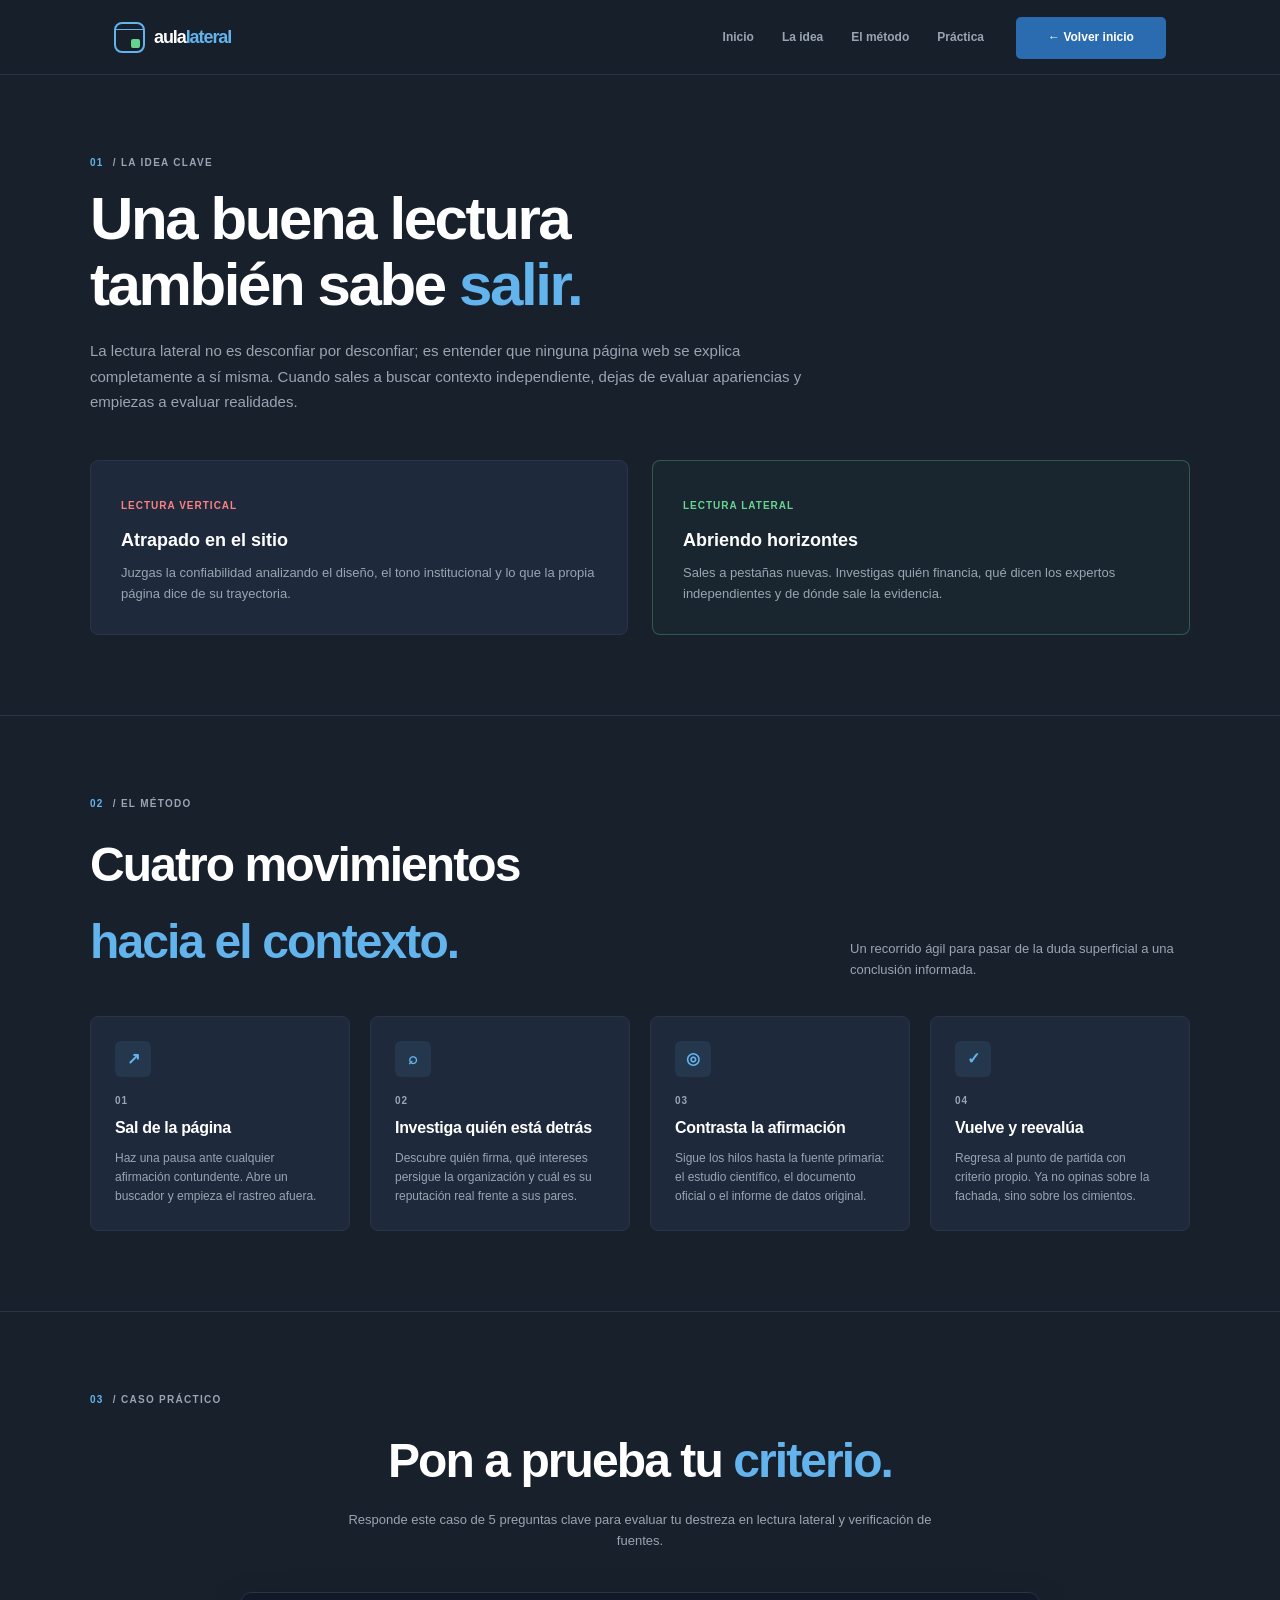
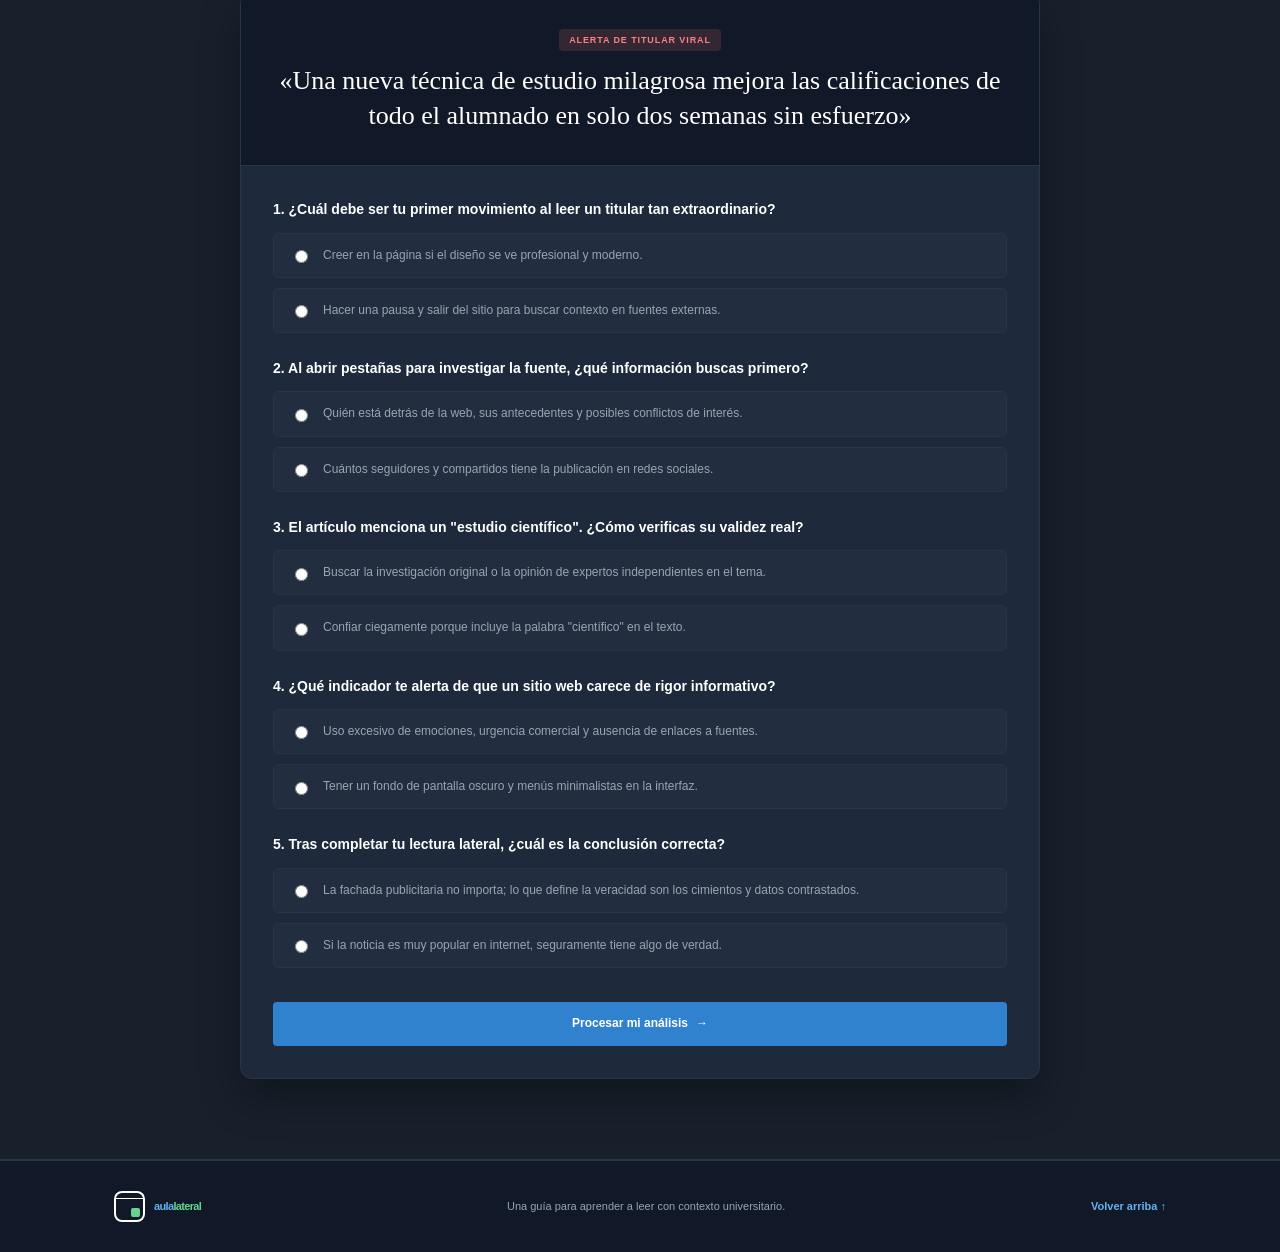
==== tutorial.html @ efbd6f11 "Correccion de boton" ====
<!doctype html>
<html lang="es">
<head>
  <meta charset="utf-8">
  <meta name="viewport" content="width=device-width, initial-scale=1">
  <meta name="theme-color" content="#18202c">
  <meta name="description" content="Tutorial interactivo de lectura lateral y evaluación de fuentes.">
  <title>Tutorial | Aula Lateral</title>
  <link rel="stylesheet" href="styles.css">
</head>
<body>

  <a class="skip-link" href="#contenido">Saltar al contenido</a>

  
<header class="site-header" id="inicio">
    <div class="container header-row">
      <a class="brand" href="index.html" aria-label="Aula Lateral, inicio">
        <span class="brand-mark" aria-hidden="true"><i></i></span>
        <span>aula<strong>lateral</strong></span>
      </a>

      <input class="nav-toggle" type="checkbox" id="nav-toggle" aria-label="Abrir o cerrar menú">
      <label class="menu-button" for="nav-toggle">
        <span class="menu-lines" aria-hidden="true">☰</span>
        <span class="menu-word">Menú</span>
      </label>

      <nav class="main-nav" aria-label="Navegación principal">
        <a href="index.html" class="mobile-only-link">← Volver al inicio</a>
        <a href="index.html">Inicio</a>
        <a href="#idea">La idea</a>
        <a href="#metodo">El método</a>
        <a href="#practica">Práctica</a>
      </nav>

      <a class="nav-cta desktop-only-cta" href="index.html">&larr; Volver inicio</a>
    </div>
  </header>

  <main id="contenido">

    <!-- SECCIÓN 01: LA IDEA CLAVE -->
    <section class="section idea-section" id="idea">
      <div class="container">
        <div class="manifesto-box">
          <p class="section-label"><span>01</span> / LA IDEA CLAVE</p>
          <h2 class="manifesto-title">Una buena lectura<br>también sabe <em>salir.</em></h2>
          <p class="manifesto-lead">
            La lectura lateral no es desconfiar por desconfiar; es entender que ninguna página web se explica completamente a sí misma. 
            Cuando sales a buscar contexto independiente, dejas de evaluar apariencias y empiezas a evaluar realidades.
          </p>
        </div>

        <div class="contrast-split">
          <div class="contrast-col vertical">
            <span class="bad-tag">Lectura Vertical</span>
            <h3>Atrapado en el sitio</h3>
            <p>Juzgas la confiabilidad analizando el diseño, el tono institucional y lo que la propia página dice de su trayectoria.</p>
          </div>
          <div class="contrast-col lateral">
            <span class="good-tag">Lectura Lateral</span>
            <h3>Abriendo horizontes</h3>
            <p>Sales a pestañas nuevas. Investigas quién financia, qué dicen los expertos independientes y de dónde sale la evidencia.</p>
          </div>
        </div>
      </div>
    </section>

    <!-- SECCIÓN 02: EL MÉTODO -->
    <section class="section method-section" id="metodo">
      <div class="container">
        <div class="section-heading-row">
          <div>
            <p class="section-label"><span>02</span> / EL MÉTODO</p>
            <h2>Cuatro movimientos<br><em>hacia el contexto.</em></h2>
          </div>
          <p class="section-sub">Un recorrido ágil para pasar de la duda superficial a una conclusión informada.</p>
        </div>

        <div class="editorial-timeline">
          <div class="timeline-step">
            <div class="step-icon-minimal">↗</div>
            <div class="t-content">
              <span class="t-num">01</span>
              <h3>Sal de la página</h3>
              <p>Haz una pausa ante cualquier afirmación contundente. Abre un buscador y empieza el rastreo afuera.</p>
            </div>
          </div>

          <div class="timeline-step">
            <div class="step-icon-minimal">⌕</div>
            <div class="t-content">
              <span class="t-num">02</span>
              <h3>Investiga quién está detrás</h3>
              <p>Descubre quién firma, qué intereses persigue la organización y cuál es su reputación real frente a sus pares.</p>
            </div>
          </div>

          <div class="timeline-step">
            <div class="step-icon-minimal">◎</div>
            <div class="t-content">
              <span class="t-num">03</span>
              <h3>Contrasta la afirmación</h3>
              <p>Sigue los hilos hasta la fuente primaria: el estudio científico, el documento oficial o el informe de datos original.</p>
            </div>
          </div>

          <div class="timeline-step">
            <div class="step-icon-minimal">✓</div>
            <div class="t-content">
              <span class="t-num">04</span>
              <h3>Vuelve y reevalúa</h3>
              <p>Regresa al punto de partida con criterio propio. Ya no opinas sobre la fachada, sino sobre los cimientos.</p>
            </div>
          </div>
        </div>
      </div>
    </section>

<!-- SECCIÓN 03: PRÁCTICA -->
    <section class="section practice-section" id="practica">
      <div class="container">
        <div class="practice-header-centered">
          <p class="section-label"><span>03</span> / CASO PRÁCTICO</p>
          <h2>Pon a prueba tu <em>criterio.</em></h2>
          <p class="section-sub" style="margin-top: 10px; max-width: 600px; margin-inline: auto;">Responde este caso de 5 preguntas clave para evaluar tu destreza en lectura lateral y verificación de fuentes.</p>
        </div>

        <div class="case-study-card">
          <div class="case-banner">
            <span class="badge-red">ALERTA DE TITULAR VIRAL</span>
            <p class="case-quote">«Una nueva técnica de estudio milagrosa mejora las calificaciones de todo el alumnado en solo dos semanas sin esfuerzo»</p>
          </div>

          <form class="activity-form" id="practice-form">
            
            <!-- Pregunta 1 -->
            <div class="form-step-group">
              <label class="question-title">1. ¿Cuál debe ser tu primer movimiento al leer un titular tan extraordinario?</label>
              <div class="options-row">
                <label class="choice-pill">
                  <input type="radio" name="p1" value="a" required>
                  <span>Creer en la página si el diseño se ve profesional y moderno.</span>
                </label>
                <label class="choice-pill">
                  <input type="radio" name="p1" value="b">
                  <span>Hacer una pausa y salir del sitio para buscar contexto en fuentes externas.</span>
                </label>
              </div>
            </div>

            <!-- Pregunta 2 -->
            <div class="form-step-group">
              <label class="question-title">2. Al abrir pestañas para investigar la fuente, ¿qué información buscas primero?</label>
              <div class="options-row">
                <label class="choice-pill">
                  <input type="radio" name="p2" value="a" required>
                  <span>Quién está detrás de la web, sus antecedentes y posibles conflictos de interés.</span>
                </label>
                <label class="choice-pill">
                  <input type="radio" name="p2" value="b">
                  <span>Cuántos seguidores y compartidos tiene la publicación en redes sociales.</span>
                </label>
              </div>
            </div>

            <!-- Pregunta 3 -->
            <div class="form-step-group">
              <label class="question-title">3. El artículo menciona un "estudio científico". ¿Cómo verificas su validez real?</label>
              <div class="options-row">
                <label class="choice-pill">
                  <input type="radio" name="p3" value="a" required>
                  <span>Buscar la investigación original o la opinión de expertos independientes en el tema.</span>
                </label>
                <label class="choice-pill">
                  <input type="radio" name="p3" value="b">
                  <span>Confiar ciegamente porque incluye la palabra "científico" en el texto.</span>
                </label>
              </div>
            </div>

            <!-- Pregunta 4 -->
            <div class="form-step-group">
              <label class="question-title">4. ¿Qué indicador te alerta de que un sitio web carece de rigor informativo?</label>
              <div class="options-row">
                <label class="choice-pill">
                  <input type="radio" name="p4" value="a" required>
                  <span>Uso excesivo de emociones, urgencia comercial y ausencia de enlaces a fuentes.</span>
                </label>
                <label class="choice-pill">
                  <input type="radio" name="p4" value="b">
                  <span>Tener un fondo de pantalla oscuro y menús minimalistas en la interfaz.</span>
                </label>
              </div>
            </div>

            <!-- Pregunta 5 -->
            <div class="form-step-group">
              <label class="question-title">5. Tras completar tu lectura lateral, ¿cuál es la conclusión correcta?</label>
              <div class="options-row">
                <label class="choice-pill">
                  <input type="radio" name="p5" value="a" required>
                  <span>La fachada publicitaria no importa; lo que define la veracidad son los cimientos y datos contrastados.</span>
                </label>
                <label class="choice-pill">
                  <input type="radio" name="p5" value="b">
                  <span>Si la noticia es muy popular en internet, seguramente tiene algo de verdad.</span>
                </label>
              </div>
            </div>

            <button class="button-blue" type="submit">Procesar mi análisis <span aria-hidden="true">→</span></button>
          </form>

          <div id="result-container" style="display: none; padding: 40px; text-align: center;"></div>
        </div>
      </div>
    </section>

  </main>

  <footer class="site-footer">
    <div class="container footer-row">
      <a class="brand footer-brand" href="index.html">
        <span class="brand-mark" aria-hidden="true"><i></i></span>
        <span>aula<strong>lateral</strong></span>
      </a>
      <p>Una guía para aprender a leer con contexto universitario.</p>
      <a href="#">Volver arriba ↑</a>
    </div>
  </footer>

</body>

<script>
  document.getElementById('practice-form').addEventListener('submit', function(e) {
    e.preventDefault();

    // Respuestas correctas
    const correctas = {
      "p1": "b",
      "p2": "a",
      "p3": "a",
      "p4": "a",
      "p5": "a"
    };

    let puntaje = 0;
    let total = Object.keys(correctas).length;

    for (let pregunta in correctas) {
      const selected = document.querySelector(`input[name="${pregunta}"]:checked`);
      if (selected && selected.value === correctas[pregunta]) {
        puntaje++;
      }
    }

    this.style.display = 'none';
    const container = document.getElementById('result-container');
    
    const mensaje = puntaje >= 4
      ? "¡Excelente trabajo! Has demostrado dominar los principios fundamentales de la lectura lateral y el contraste de fuentes."
      : "Buen intento. Te sugerimos revisar las secciones anteriores del tutorial para afianzar tus criterios de búsqueda externa.";

    container.innerHTML = `
      <p style="color: var(--accent-green); font-size: 11px; font-weight: 800; letter-spacing: .13em; text-transform: uppercase; margin-bottom: 10px;">EVALUACIÓN COMPLETADA</p>
      <h3 style="color: #fff; font-size: 28px; margin-bottom: 15px; letter-spacing: -.03em;">Tu puntaje: ${puntaje} de ${total}</h3>
      <p style="color: var(--text-secondary); font-size: 14px; line-height: 1.6; margin-bottom: 30px;">${mensaje}</p>
      <button type="button" class="button-blue" id="reset-quiz" style="width: 100%; cursor: pointer;">Intentar de nuevo</button>
    `;
    container.style.display = 'block';
  });

  document.addEventListener('click', function(e) {
    if (e && e.target && e.target.id === 'reset-quiz') {
      const form = document.getElementById('practice-form');
      form.reset();
      form.style.display = 'block';
      document.getElementById('result-container').style.display = 'none';
    }
  });
</script>

</html>
---- styles.css ----
:root {
  --bg-main: #18202c;
  --bg-card: #1e293b;
  --text-primary: #f1f3f5;
  --text-secondary: #9aa4b2;
  --accent: #63b3ed;
  --accent-green: #68d391;
  --line: #2a3447;
}

* { 
  box-sizing: border-box; 
}

html { 
  scroll-behavior: smooth; 
  scroll-padding-top: 90px; 
}

body { 
  margin: 0; 
  min-width: 320px; 
  color: var(--text-primary); 
  background: var(--bg-main); 
  font-family: Arial, Helvetica, sans-serif; 
  line-height: 1.6; 
}

a { 
  color: inherit; 
  text-decoration: none; 
}

button, input, textarea { 
  font: inherit; 
}

button, a, input, textarea, summary { 
  -webkit-tap-highlight-color: transparent; 
}

:focus-visible { 
  outline: 3px solid var(--accent); 
  outline-offset: 3px; 
}

.container { 
  width: min(1100px, calc(100% - 48px)); 
  margin-inline: auto; 
}

.skip-link { 
  position: fixed; 
  z-index: 1000; 
  top: 12px; 
  left: 12px; 
  padding: 10px 14px; 
  color: #fff; 
  background: #000; 
  border-radius: 5px; 
  transform: translateY(-160%); 
}

.skip-link:focus { 
  transform: translateY(0); 
}

/* Barra superior */
.top-strip { 
  min-height: 34px; 
  display: flex; 
  align-items: center; 
  color: #14233f; 
  background: #68d391; 
}

.top-strip-inner { 
  width: min(1100px, calc(100% - 48px)); 
  margin-inline: auto;
  display: flex; 
  align-items: center; 
  justify-content: space-between; 
  gap: 16px; 
  font-size: 10px; 
  font-weight: 800; 
  letter-spacing: .08em; 
}

.top-strip-inner span:last-child { 
  font-weight: 600; 
  letter-spacing: 0; 
}

/* Header y navegación */
.site-header { 
  position: sticky; 
  z-index: 50; 
  top: 0; 
  height: 75px;
  background: rgba(24, 32, 44, 0.95); 
  border-bottom: 1px solid var(--line); 
  backdrop-filter: blur(8px); 
}

.header-row { 
  height: 75px; 
  max-width: 1100px;
  margin-inline: auto;
  display: flex; 
  align-items: center; 
  justify-content: space-between;
  padding-inline: 24px;
}

.brand { 
  display: inline-flex; 
  align-items: center; 
  gap: 9px; 
  font-size: 18px; 
  font-weight: 800; 
  letter-spacing: -.06em; 
  color: #fff;
  white-space: nowrap;
}

.brand strong { 
  color: var(--accent); 
}

.brand-mark { 
  width: 31px; 
  height: 31px; 
  position: relative; 
  display: inline-block; 
  border: 2px solid var(--accent); 
  border-radius: 8px; 
}

.brand-mark::before { 
  position: absolute; 
  top: 5px; 
  left: 0; 
  right: 0; 
  content: ""; 
  border-top: 1px solid var(--accent); 
}

.brand-mark i { 
  position: absolute; 
  right: 3px; 
  bottom: 3px; 
  width: 9px; 
  height: 9px; 
  border-radius: 2px; 
  background: var(--accent-green); 
}

.nav-toggle { 
  position: absolute; 
  width: 1px; 
  height: 1px; 
  opacity: 0; 
}

.menu-button { 
  display: none; 
}

.main-nav { 
  display: flex; 
  align-items: center; 
  gap: 28px; 
  margin-left: auto; 
  margin-right: 32px;
}

.main-nav a { 
  position: relative; 
  padding-block: 9px; 
  color: var(--text-secondary); 
  font-size: 12px; 
  font-weight: 700; 
  white-space: nowrap;
  transition: color 0.2s ease;
}

.main-nav a:hover {
  color: #fff;
}

.main-nav a::after { 
  position: absolute; 
  right: 100%; 
  bottom: 2px; 
  left: 0; 
  height: 2px; 
  content: ""; 
  background: var(--accent); 
  transition: right .2s ease; 
}

.main-nav a:hover::after, 
.main-nav a:focus-visible::after { 
  right: 0; 
}

.nav-cta { 
  width: 150px;
  height: 42px;
  flex: 0 0 150px;
  display: inline-flex; 
  align-items: center; 
  justify-content: center; 
  gap: 6px; 
  padding: 0 12px; 
  color: #fff; 
  background: #2b6cb0; 
  border-radius: 5px; 
  font-size: 12px; 
  font-weight: 750; 
  text-align: center;
  box-sizing: border-box;
  white-space: nowrap;
  transition: background 0.2s ease; 
}

.nav-cta:hover { 
  background: #3182ce; 
}

/* Hero */
.hero { 
  min-height: calc(100vh - 75px); 
  position: relative; 
  display: flex; 
  align-items: center; 
  overflow: hidden; 
  color: #fff; 
  background: var(--bg-main); 
}

.hero-content { 
  position: relative; 
  padding-top: 20px; 
  padding-bottom: 40px; 
}

.eyebrow { 
  display: flex; 
  align-items: center; 
  gap: 9px; 
  color: var(--text-secondary); 
  font-size: 10px; 
  font-weight: 800; 
  letter-spacing: .13em; 
  text-transform: uppercase;
}

.green-dot { 
  width: 8px; 
  height: 8px; 
  display: inline-block; 
  flex: 0 0 auto; 
  border-radius: 50%; 
  background: #68d391; 
  box-shadow: 0 0 0 4px rgba(104, 211, 145, 0.15); 
}

.slash { 
  color: #4a5568; 
}

h1 { 
  margin-top: 0; 
}

.hero h1 { 
  max-width: 790px; 
  margin: 22px 0 18px; 
  color: #fff; 
  font-size: clamp(48px, 6vw, 78px); 
  font-weight: 800; 
  letter-spacing: -.05em; 
  line-height: 1.05; 
}

.hero-lead { 
  max-width: 590px; 
  margin-bottom: 30px; 
  color: var(--text-secondary); 
  font-size: 15px; 
  line-height: 1.7; 
}

.hero-actions { 
  display: flex; 
  flex-wrap: wrap; 
  align-items: center; 
  gap: 14px; 
}

.button { 
  min-height: 45px; 
  display: inline-flex; 
  align-items: center; 
  justify-content: center; 
  gap: 12px; 
  padding: 0 20px; 
  border: 0; 
  border-radius: 5px; 
  font-size: 12px; 
  font-weight: 800; 
  cursor: pointer; 
  transition: transform .18s ease, background .18s ease; 
}

.button:hover { 
  transform: translateY(-2px); 
}

.button-blue { 
  display: inline-flex;
  align-items: center;
  justify-content: center;
  gap: 8px;
  width: 100%;
  min-height: 44px;
  margin-top: 10px;
  padding: 0 18px;
  border: 0;
  border-radius: 4px;
  color: #fff; 
  background: #3182ce; 
  font-size: 12px;
  font-weight: 700;
  cursor: pointer;
  transition: background 0.2s ease;
}

.button-blue:hover { 
  background: #2b6cb0; 
}

/* Secciones generales */
.section { 
  padding-block: 80px; 
  border-bottom: 1px solid var(--line); 
}

.section-label { 
  display: flex; 
  align-items: center; 
  gap: 9px; 
  margin-bottom: 15px; 
  color: var(--text-secondary); 
  font-size: 10px; 
  font-weight: 800; 
  letter-spacing: .13em; 
  text-transform: uppercase;
}

.section-label span { 
  color: var(--accent); 
}

h2, h3, p { 
  margin-top: 0; 
}

/* Sección 1: La idea */
.manifesto-box {
  max-width: 750px;
  margin-bottom: 45px;
}
.manifesto-title {
  font-size: clamp(38px, 5vw, 60px);
  font-weight: 800;
  letter-spacing: -.04em;
  line-height: 1.1;
  color: #fff;
  margin: 15px 0 20px;
}
.manifesto-title em {
  color: var(--accent);
  font-style: normal;
}
.manifesto-lead {
  font-size: 15px;
  color: var(--text-secondary);
  line-height: 1.7;
}

.contrast-split {
  display: grid;
  grid-template-columns: 1fr 1fr;
  gap: 24px;
}
.contrast-col {
  padding: 30px;
  border-radius: 8px;
  border: 1px solid var(--line);
  background: var(--bg-card);
}
.contrast-col.lateral {
  border-color: rgba(104, 211, 145, 0.3);
  background: rgba(104, 211, 145, 0.03);
}
.bad-tag { color: #fc8181; font-size: 10px; font-weight: 800; letter-spacing: .1em; text-transform: uppercase; }
.good-tag { color: var(--accent-green); font-size: 10px; font-weight: 800; letter-spacing: .1em; text-transform: uppercase; }
.contrast-col h3 { color: #fff; font-size: 18px; margin: 10px 0 8px; }
.contrast-col p { color: var(--text-secondary); font-size: 13px; margin: 0; line-height: 1.6; }

/* Sección 2: El método */
.section-heading-row { 
  display: flex; 
  align-items: flex-end; 
  justify-content: space-between; 
  gap: 30px; 
  margin-bottom: 35px; 
}

.section-heading-row h2 { 
  margin: 0; 
  color: #fff;
  font-size: clamp(34px, 4vw, 48px);
  letter-spacing: -.04em;
}

.section-heading-row h2 em { 
  color: var(--accent); 
  font-style: normal; 
}

.section-sub { 
  max-width: 340px; 
  margin: 0; 
  color: var(--text-secondary); 
  font-size: 13px; 
  line-height: 1.6; 
}

.editorial-timeline {
  display: grid;
  grid-template-columns: repeat(4, 1fr);
  gap: 20px;
  margin-top: 30px;
}
.timeline-step {
  padding: 24px;
  border-radius: 8px;
  background: var(--bg-card);
  border: 1px solid var(--line);
  display: flex;
  flex-direction: column;
  justify-content: space-between;
}
.step-icon-minimal {
  width: 36px;
  height: 36px;
  display: grid;
  place-items: center;
  background: rgba(99, 179, 237, 0.1);
  color: var(--accent);
  border-radius: 6px;
  font-size: 16px;
  font-weight: 800;
  margin-bottom: 16px;
}
.t-num {
  font-size: 10px;
  font-weight: 800;
  color: var(--text-secondary);
  letter-spacing: .1em;
  display: block;
  margin-bottom: 6px;
}
.t-content h3 { 
  color: #fff; 
  font-size: 16px; 
  margin: 0 0 8px; 
  letter-spacing: -.02em; 
}
.t-content p { 
  color: var(--text-secondary); 
  font-size: 12px; 
  margin: 0; 
  line-height: 1.6; 
}

/* Sección 3: Práctica */
.practice-header-centered {
  text-align: center;
  margin-bottom: 40px;
}
.practice-header-centered h2 {
  font-size: clamp(32px, 4vw, 48px);
  color: #fff;
  margin: 10px 0 0;
  letter-spacing: -.04em;
}
.practice-header-centered h2 em { color: var(--accent); font-style: normal; }

.case-study-card {
  max-width: 800px;
  margin: 0 auto;
  background: var(--bg-card);
  border: 1px solid var(--line);
  border-radius: 12px;
  overflow: hidden;
  box-shadow: 0 20px 40px rgba(0,0,0,0.3);
}
.case-banner {
  padding: 32px;
  background: #111827;
  border-bottom: 1px solid var(--line);
  text-align: center;
}
.badge-red {
  display: inline-block;
  padding: 4px 10px;
  background: rgba(252, 129, 129, 0.15);
  color: #fc8181;
  border-radius: 4px;
  font-size: 9px;
  font-weight: 800;
  letter-spacing: .1em;
  margin-bottom: 12px;
}
.case-quote {
  font-family: Georgia, serif;
  font-size: clamp(20px, 2.5vw, 26px);
  color: #fff;
  margin: 0;
  line-height: 1.35;
}

.activity-form {
  padding: 32px;
}
.form-step-group {
  margin-bottom: 24px;
}
.question-title {
  display: block;
  color: #fff;
  font-size: 14px;
  font-weight: 700;
  margin-bottom: 12px;
}
.options-row {
  display: grid;
  gap: 10px;
}
.choice-pill {
  display: flex;
  align-items: center;
  gap: 12px;
  padding: 12px 16px;
  background: rgba(255,255,255,0.02);
  border: 1px solid var(--line);
  border-radius: 6px;
  color: var(--text-secondary);
  font-size: 12px;
  cursor: pointer;
  transition: all 0.2s ease;
}
.choice-pill:hover {
  background: rgba(255,255,255,0.05);
  border-color: var(--accent);
  color: #fff;
}
.choice-pill input {
  accent-color: var(--accent);
}

/* Footer */
.site-footer { 
  padding: 30px 0; 
  color: #fff; 
  background: #111827; 
  border-top: 1px solid var(--line); 
}

.footer-row { 
  max-width: 1100px;
  margin-inline: auto;
  padding-inline: 24px;
  display: flex; 
  align-items: center; 
  justify-content: space-between; 
  gap: 20px; 
}

.footer-brand { 
  color: #fff; 
}

.footer-brand strong { 
  color: var(--accent-green); 
}

.footer-brand .brand-mark { 
  border-color: #fff; 
}

.footer-brand .brand-mark::before { 
  border-color: #fff; 
}

.footer-row p { 
  margin: 0; 
  color: var(--text-secondary); 
  font-size: 11px; 
}

.footer-row a { 
  color: var(--accent); 
  font-size: 11px; 
  font-weight: 700; 
}

.footer-row a:hover {
  text-decoration: underline;
}

/* Responsivo y móvil */
.mobile-only-link {
  display: none;
}

@media (max-width: 900px) {
  .contrast-split, .editorial-timeline {
    grid-template-columns: 1fr;
  }
  .section-heading-row { 
    display: block; 
  }
  .section-sub { 
    margin-top: 12px; 
  }
}

@media (max-width: 600px) {
  .desktop-only-cta {
    display: none !important;
  }
  .mobile-only-link {
    display: block;
    color: var(--accent) !important;
    font-weight: 800;
    border-bottom: 1px solid var(--line);
    padding-bottom: 10px;
    margin-bottom: 4px;
  }
  .footer-row { 
    flex-direction: column; 
    text-align: center; 
  }
  .main-nav { 
    display: none; 
    position: absolute; 
    top: 75px; 
    right: 0; 
    left: 0; 
    flex-direction: column; 
    padding: 15px; 
    background: var(--bg-main); 
    border-bottom: 1px solid var(--line); 
  }
  .nav-toggle:checked ~ .main-nav { 
    display: flex; 
  }
  .menu-button { 
    display: inline-flex; 
    align-items: center; 
    gap: 6px; 
    margin-left: auto; 
    color: #fff; 
    font-size: 11px; 
    font-weight: 700; 
    cursor: pointer; 
  }
}
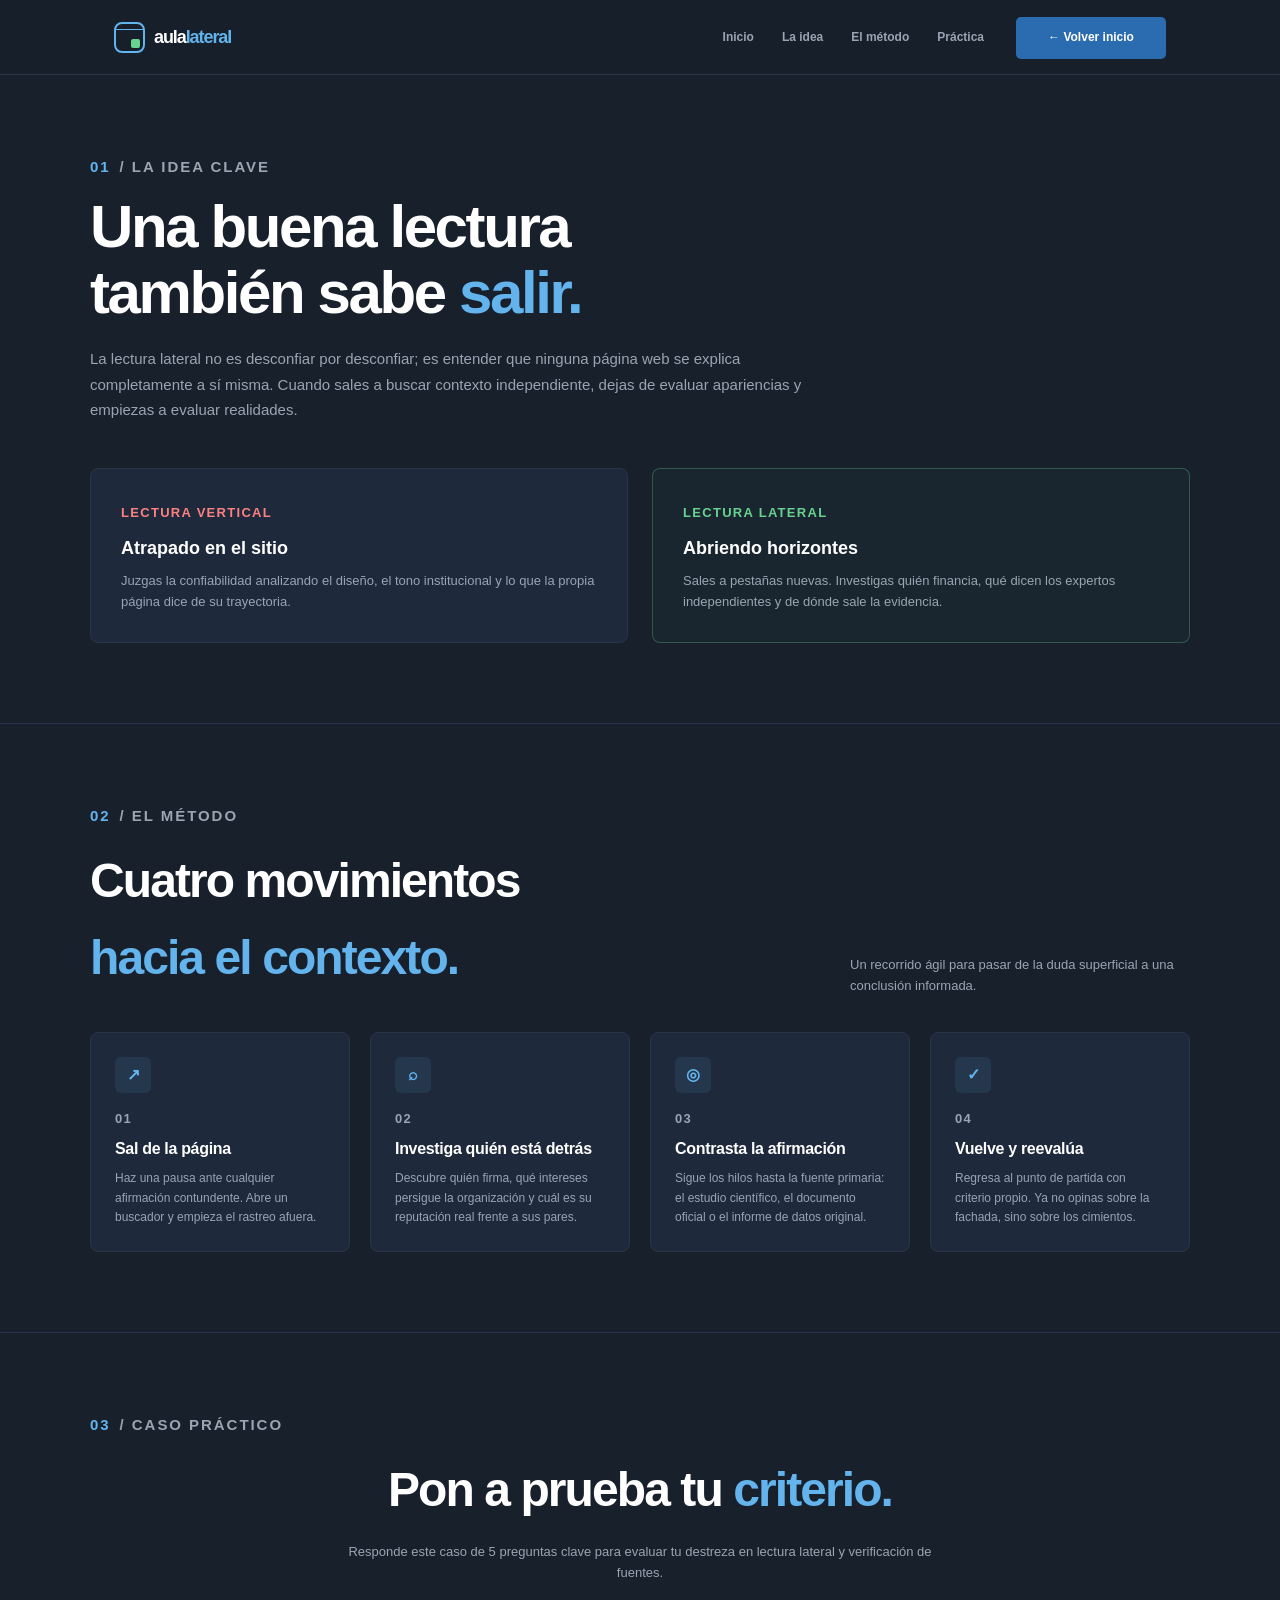
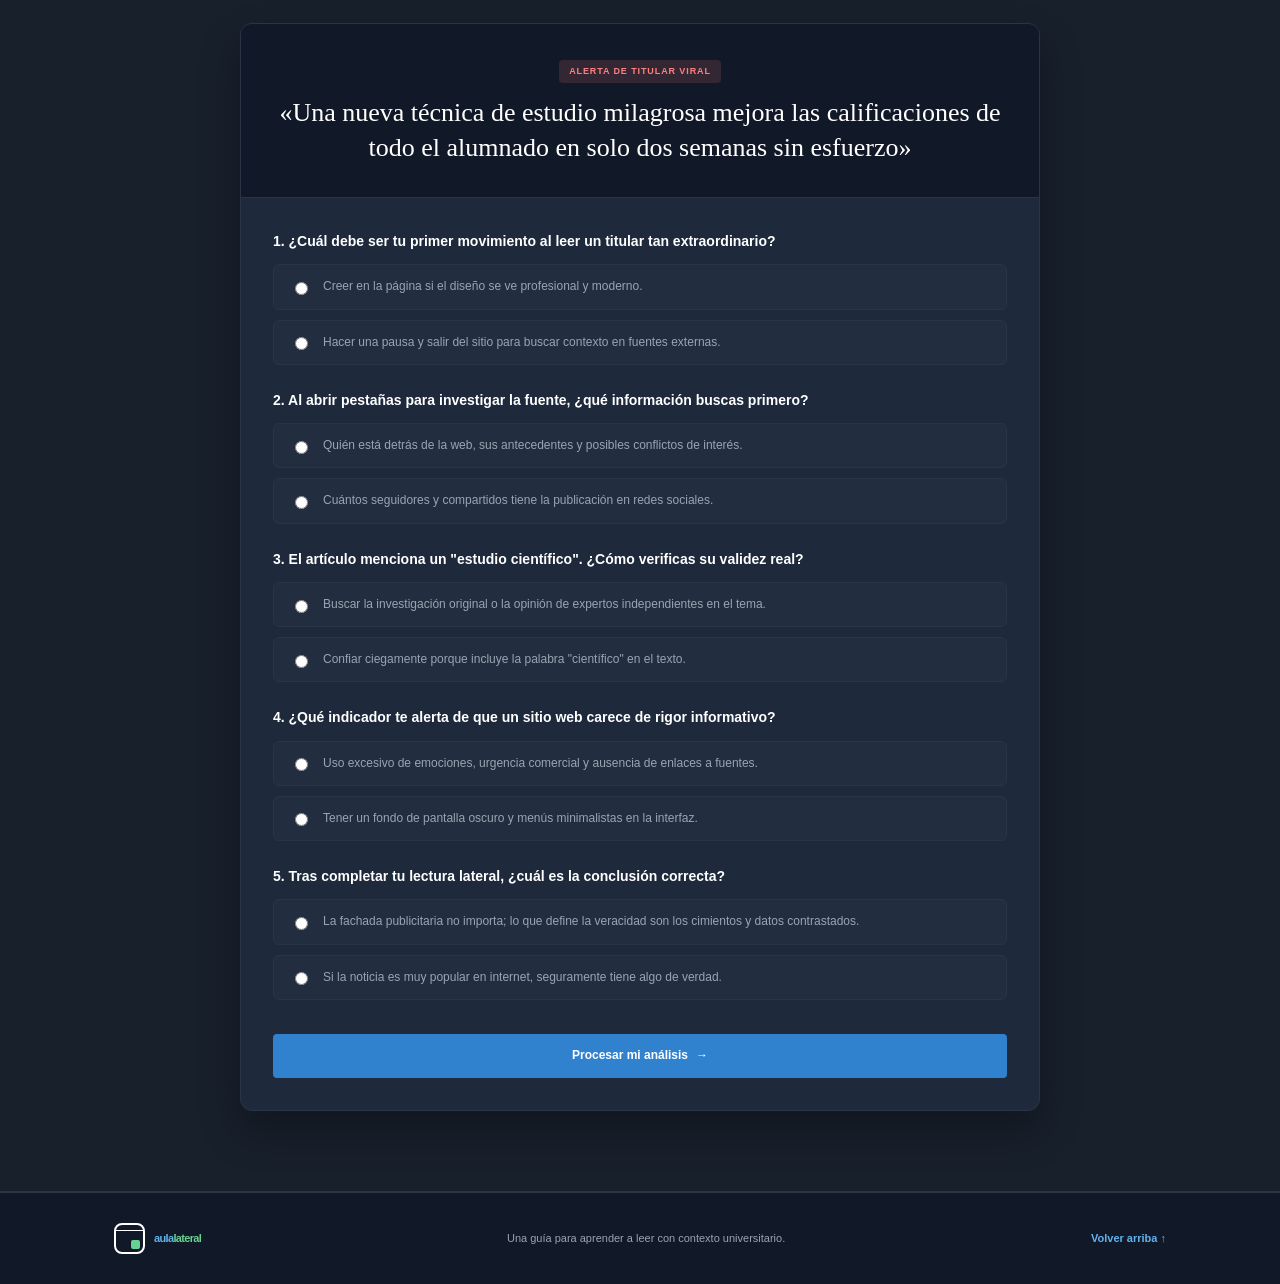
==== commit 35152477: "Adjust margin-top style in tutorial.html" ====
--- a/tutorial.html
+++ b/tutorial.html
@@ -12,8 +12,7 @@
 
   <a class="skip-link" href="#contenido">Saltar al contenido</a>
 
-  
-<header class="site-header" id="inicio">
+  <header class="site-header" id="inicio">
     <div class="container header-row">
       <a class="brand" href="index.html" aria-label="Aula Lateral, inicio">
         <span class="brand-mark" aria-hidden="true"><i></i></span>
@@ -118,13 +117,13 @@
       </div>
     </section>
 
-<!-- SECCIÓN 03: PRÁCTICA -->
+    <!-- SECCIÓN 03: PRÁCTICA -->
     <section class="section practice-section" id="practica">
       <div class="container">
         <div class="practice-header-centered">
           <p class="section-label"><span>03</span> / CASO PRÁCTICO</p>
           <h2>Pon a prueba tu <em>criterio.</em></h2>
-          <p class="section-sub" style="margin-top: 10px; max-width: 600px; margin-inline: auto;">Responde este caso de 5 preguntas clave para evaluar tu destreza en lectura lateral y verificación de fuentes.</p>
+          <p class="section-sub" style="margin-top: 13px; max-width: 600px; margin-inline: auto;">Responde este caso de 5 preguntas clave para evaluar tu destreza en lectura lateral y verificación de fuentes.</p>
         </div>
 
         <div class="case-study-card">
@@ -134,7 +133,6 @@
           </div>
 
           <form class="activity-form" id="practice-form">
-            
             <!-- Pregunta 1 -->
             <div class="form-step-group">
               <label class="question-title">1. ¿Cuál debe ser tu primer movimiento al leer un titular tan extraordinario?</label>
@@ -210,7 +208,7 @@
               </div>
             </div>
 
-            <button class="button-blue" type="submit">Procesar mi análisis <span aria-hidden="true">→</span></button>
+            <button class="button-blue button-full" type="submit">Procesar mi análisis <span aria-hidden="true">→</span></button>
           </form>
 
           <div id="result-container" style="display: none; padding: 40px; text-align: center;"></div>
@@ -231,55 +229,53 @@
     </div>
   </footer>
 
+  <script>
+    document.getElementById('practice-form').addEventListener('submit', function(e) {
+      e.preventDefault();
+
+      const correctas = {
+        "p1": "b",
+        "p2": "a",
+        "p3": "a",
+        "p4": "a",
+        "p5": "a"
+      };
+
+      let puntaje = 0;
+      let total = Object.keys(correctas).length;
+
+      for (let pregunta in correctas) {
+        const selected = document.querySelector(`input[name="${pregunta}"]:checked`);
+        if (selected && selected.value === correctas[pregunta]) {
+          puntaje++;
+        }
+      }
+
+      this.style.display = 'none';
+      const container = document.getElementById('result-container');
+      
+      const mensaje = puntaje >= 4
+        ? "¡Excelente trabajo! Has demostrado dominar los principios fundamentales de la lectura lateral y el contraste de fuentes."
+        : "Buen intento. Te sugerimos revisar las secciones anteriores del tutorial para afianzar tus criterios de búsqueda externa.";
+
+      container.innerHTML = `
+        <p style="color: var(--accent-green); font-size: 11px; font-weight: 800; letter-spacing: .13em; text-transform: uppercase; margin-bottom: 10px;">EVALUACIÓN COMPLETADA</p>
+        <h3 style="color: #fff; font-size: 28px; margin-bottom: 15px; letter-spacing: -.03em;">Tu puntaje: ${puntaje} de ${total}</h3>
+        <p style="color: var(--text-secondary); font-size: 14px; line-height: 1.6; margin-bottom: 30px;">${mensaje}</p>
+        <button type="button" class="button-blue" id="reset-quiz" style="width: 100%; cursor: pointer;">Intentar de nuevo</button>
+      `;
+      container.style.display = 'block';
+    });
+
+    document.addEventListener('click', function(e) {
+      if (e && e.target && e.target.id === 'reset-quiz') {
+        const form = document.getElementById('practice-form');
+        form.reset();
+        form.style.display = 'block';
+        document.getElementById('result-container').style.display = 'none';
+      }
+    });
+  </script>
+
 </body>
-
-<script>
-  document.getElementById('practice-form').addEventListener('submit', function(e) {
-    e.preventDefault();
-
-    // Respuestas correctas
-    const correctas = {
-      "p1": "b",
-      "p2": "a",
-      "p3": "a",
-      "p4": "a",
-      "p5": "a"
-    };
-
-    let puntaje = 0;
-    let total = Object.keys(correctas).length;
-
-    for (let pregunta in correctas) {
-      const selected = document.querySelector(`input[name="${pregunta}"]:checked`);
-      if (selected && selected.value === correctas[pregunta]) {
-        puntaje++;
-      }
-    }
-
-    this.style.display = 'none';
-    const container = document.getElementById('result-container');
-    
-    const mensaje = puntaje >= 4
-      ? "¡Excelente trabajo! Has demostrado dominar los principios fundamentales de la lectura lateral y el contraste de fuentes."
-      : "Buen intento. Te sugerimos revisar las secciones anteriores del tutorial para afianzar tus criterios de búsqueda externa.";
-
-    container.innerHTML = `
-      <p style="color: var(--accent-green); font-size: 11px; font-weight: 800; letter-spacing: .13em; text-transform: uppercase; margin-bottom: 10px;">EVALUACIÓN COMPLETADA</p>
-      <h3 style="color: #fff; font-size: 28px; margin-bottom: 15px; letter-spacing: -.03em;">Tu puntaje: ${puntaje} de ${total}</h3>
-      <p style="color: var(--text-secondary); font-size: 14px; line-height: 1.6; margin-bottom: 30px;">${mensaje}</p>
-      <button type="button" class="button-blue" id="reset-quiz" style="width: 100%; cursor: pointer;">Intentar de nuevo</button>
-    `;
-    container.style.display = 'block';
-  });
-
-  document.addEventListener('click', function(e) {
-    if (e && e.target && e.target.id === 'reset-quiz') {
-      const form = document.getElementById('practice-form');
-      form.reset();
-      form.style.display = 'block';
-      document.getElementById('result-container').style.display = 'none';
-    }
-  });
-</script>
-
-</html>+</html>
--- a/styles.css
+++ b/styles.css
@@ -323,10 +323,8 @@
   align-items: center;
   justify-content: center;
   gap: 8px;
-  width: 100%;
   min-height: 44px;
-  margin-top: 10px;
-  padding: 0 18px;
+  padding: 0 20px;
   border: 0;
   border-radius: 4px;
   color: #fff; 
@@ -335,13 +333,20 @@
   font-weight: 700;
   cursor: pointer;
   transition: background 0.2s ease;
+  width: auto;
 }
 
 .button-blue:hover { 
   background: #2b6cb0; 
 }
 
-/* Secciones generales */
+.button-full {
+  width: 100%;
+  margin-top: 10px;
+}
+
+
+/* Secciones generales del tutorial */
 .section { 
   padding-block: 80px; 
   border-bottom: 1px solid var(--line); 
@@ -353,7 +358,7 @@
   gap: 9px; 
   margin-bottom: 15px; 
   color: var(--text-secondary); 
-  font-size: 10px; 
+  font-size: 15px; 
   font-weight: 800; 
   letter-spacing: .13em; 
   text-transform: uppercase;
@@ -405,8 +410,8 @@
   border-color: rgba(104, 211, 145, 0.3);
   background: rgba(104, 211, 145, 0.03);
 }
-.bad-tag { color: #fc8181; font-size: 10px; font-weight: 800; letter-spacing: .1em; text-transform: uppercase; }
-.good-tag { color: var(--accent-green); font-size: 10px; font-weight: 800; letter-spacing: .1em; text-transform: uppercase; }
+.bad-tag { color: #fc8181; font-size: 13px; font-weight: 800; letter-spacing: .1em; text-transform: uppercase; }
+.good-tag { color: var(--accent-green); font-size: 13px; font-weight: 800; letter-spacing: .1em; text-transform: uppercase; }
 .contrast-col h3 { color: #fff; font-size: 18px; margin: 10px 0 8px; }
 .contrast-col p { color: var(--text-secondary); font-size: 13px; margin: 0; line-height: 1.6; }
 
@@ -467,7 +472,7 @@
   margin-bottom: 16px;
 }
 .t-num {
-  font-size: 10px;
+  font-size: 13px;
   font-weight: 800;
   color: var(--text-secondary);
   letter-spacing: .1em;
@@ -680,4 +685,4 @@
     font-weight: 700; 
     cursor: pointer; 
   }
-}+}
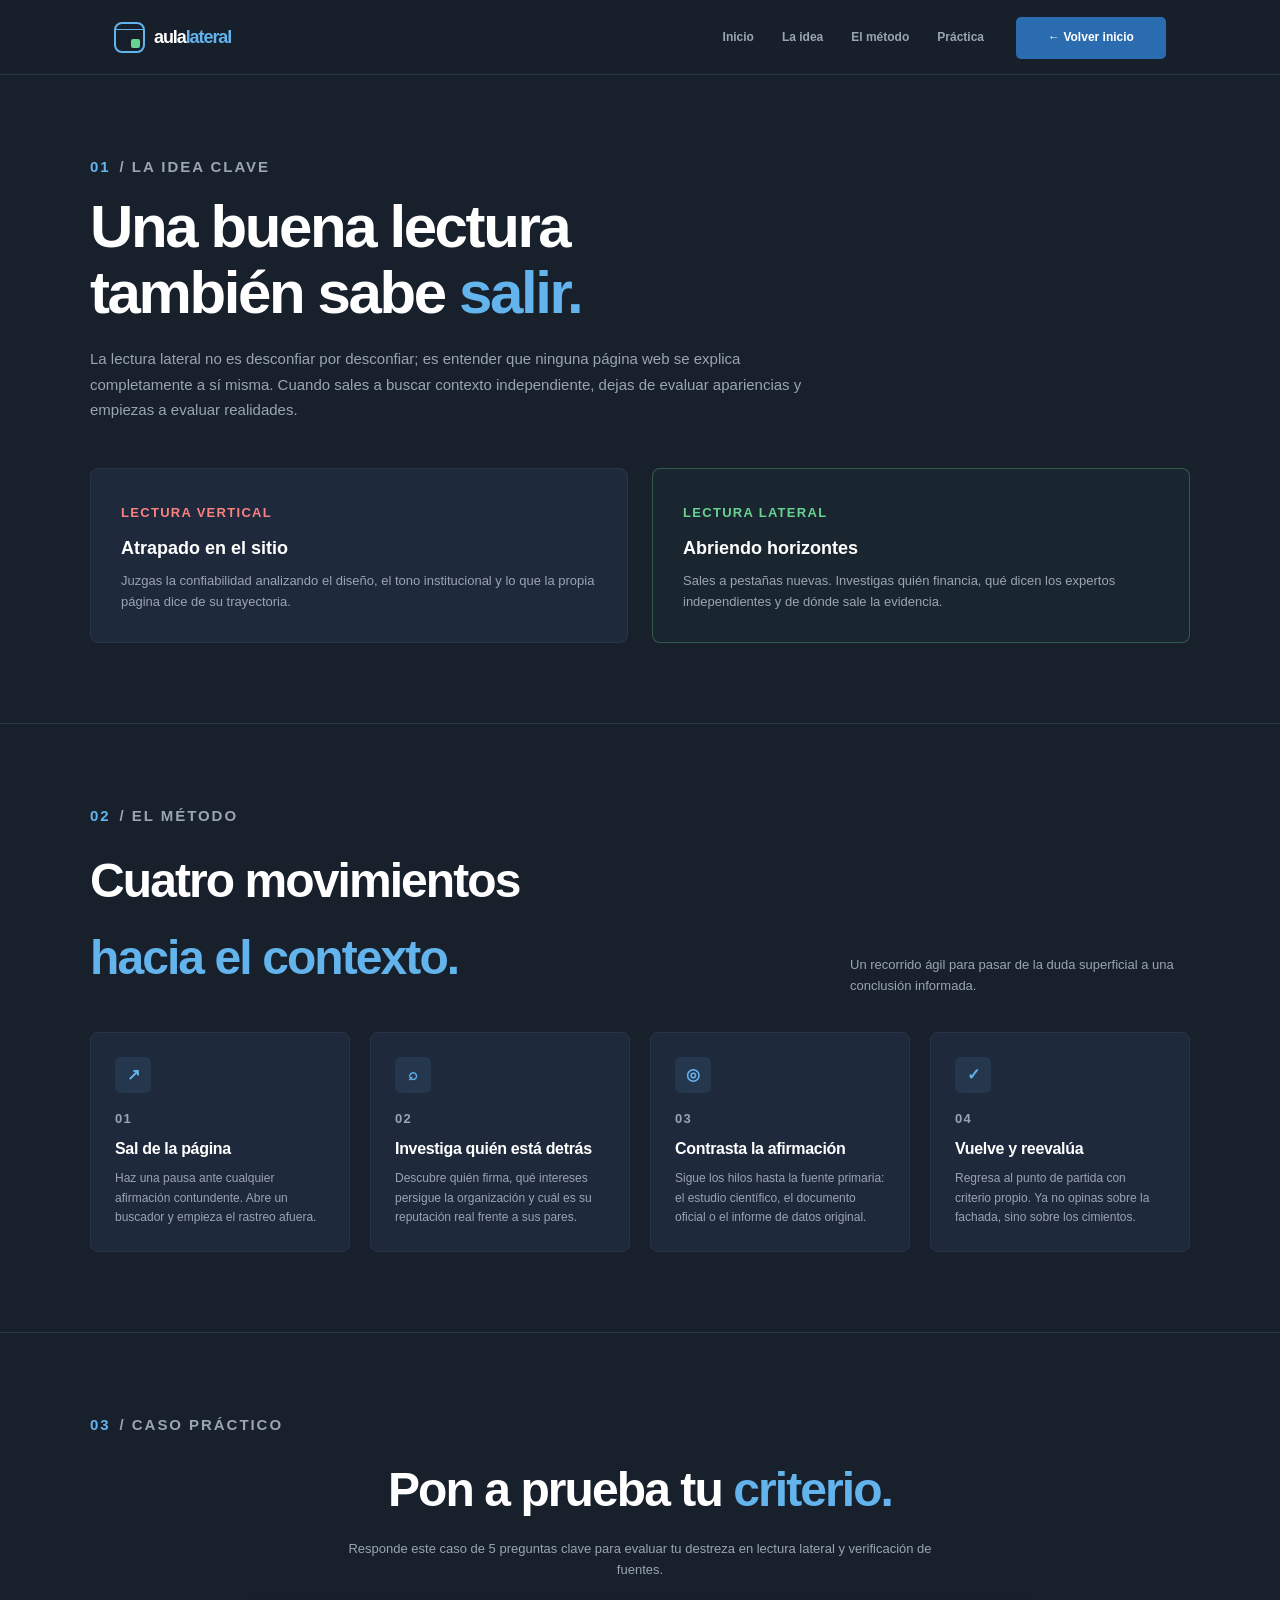
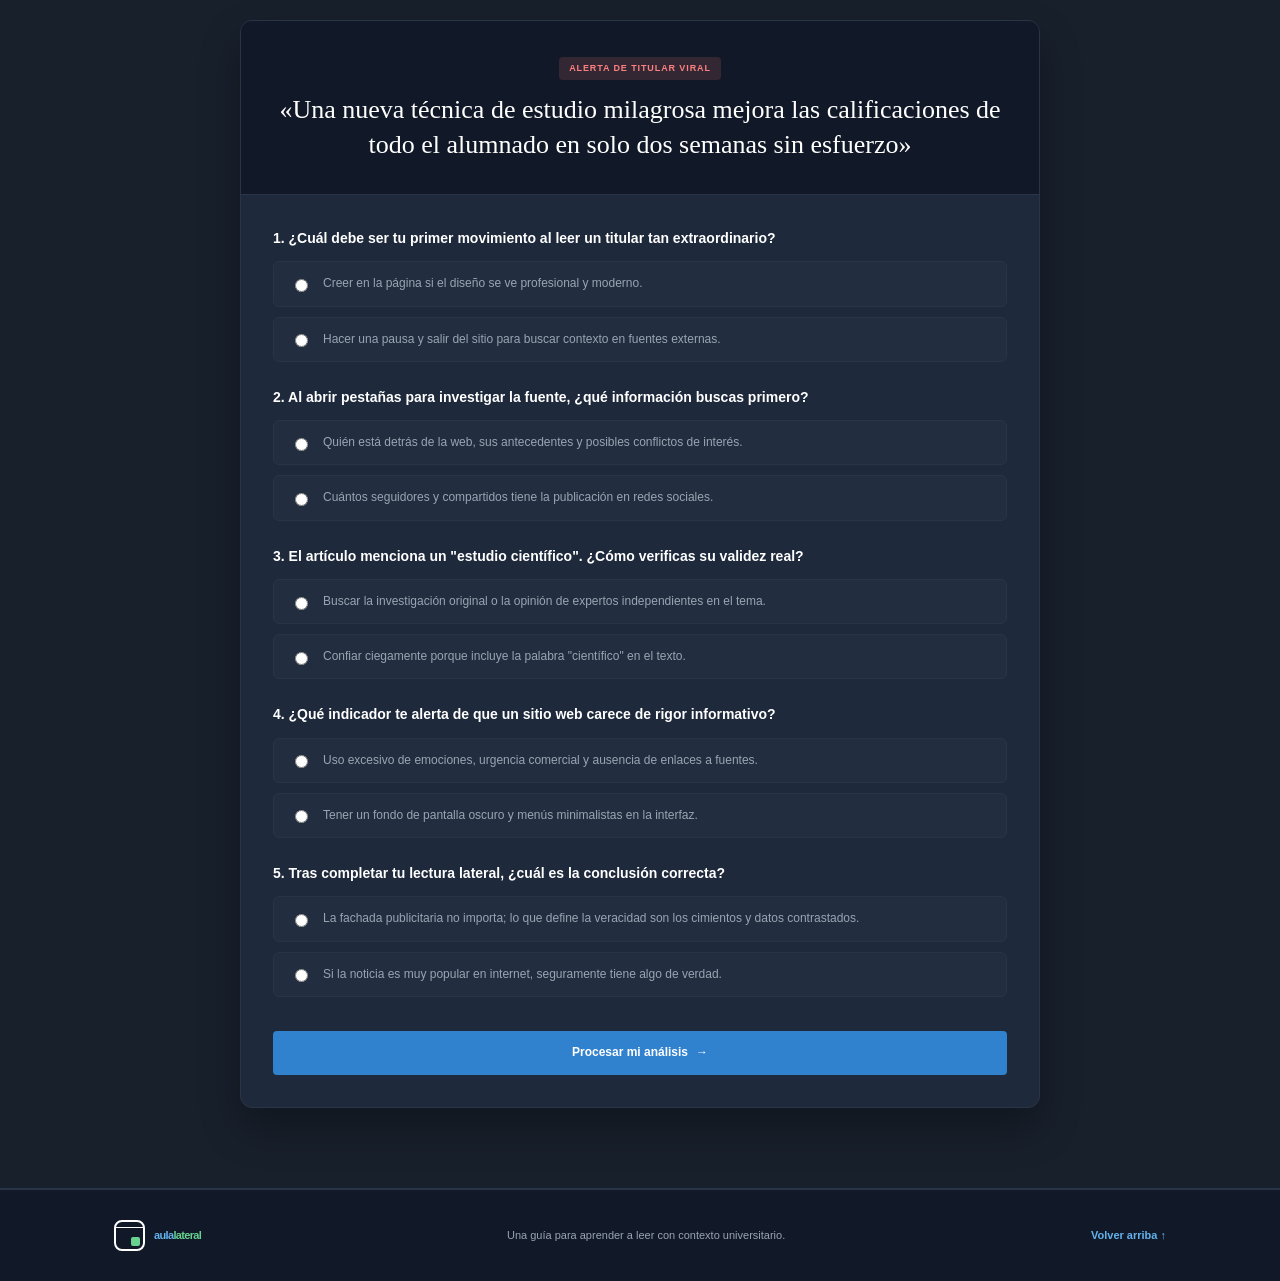
==== commit f1c4f6e5: "Adjust margin-top style for section subtitle" ====
--- a/tutorial.html
+++ b/tutorial.html
@@ -123,7 +123,7 @@
         <div class="practice-header-centered">
           <p class="section-label"><span>03</span> / CASO PRÁCTICO</p>
           <h2>Pon a prueba tu <em>criterio.</em></h2>
-          <p class="section-sub" style="margin-top: 13px; max-width: 600px; margin-inline: auto;">Responde este caso de 5 preguntas clave para evaluar tu destreza en lectura lateral y verificación de fuentes.</p>
+          <p class="section-sub" style="margin-top: 10px; max-width: 600px; margin-inline: auto;">Responde este caso de 5 preguntas clave para evaluar tu destreza en lectura lateral y verificación de fuentes.</p>
         </div>
 
         <div class="case-study-card">
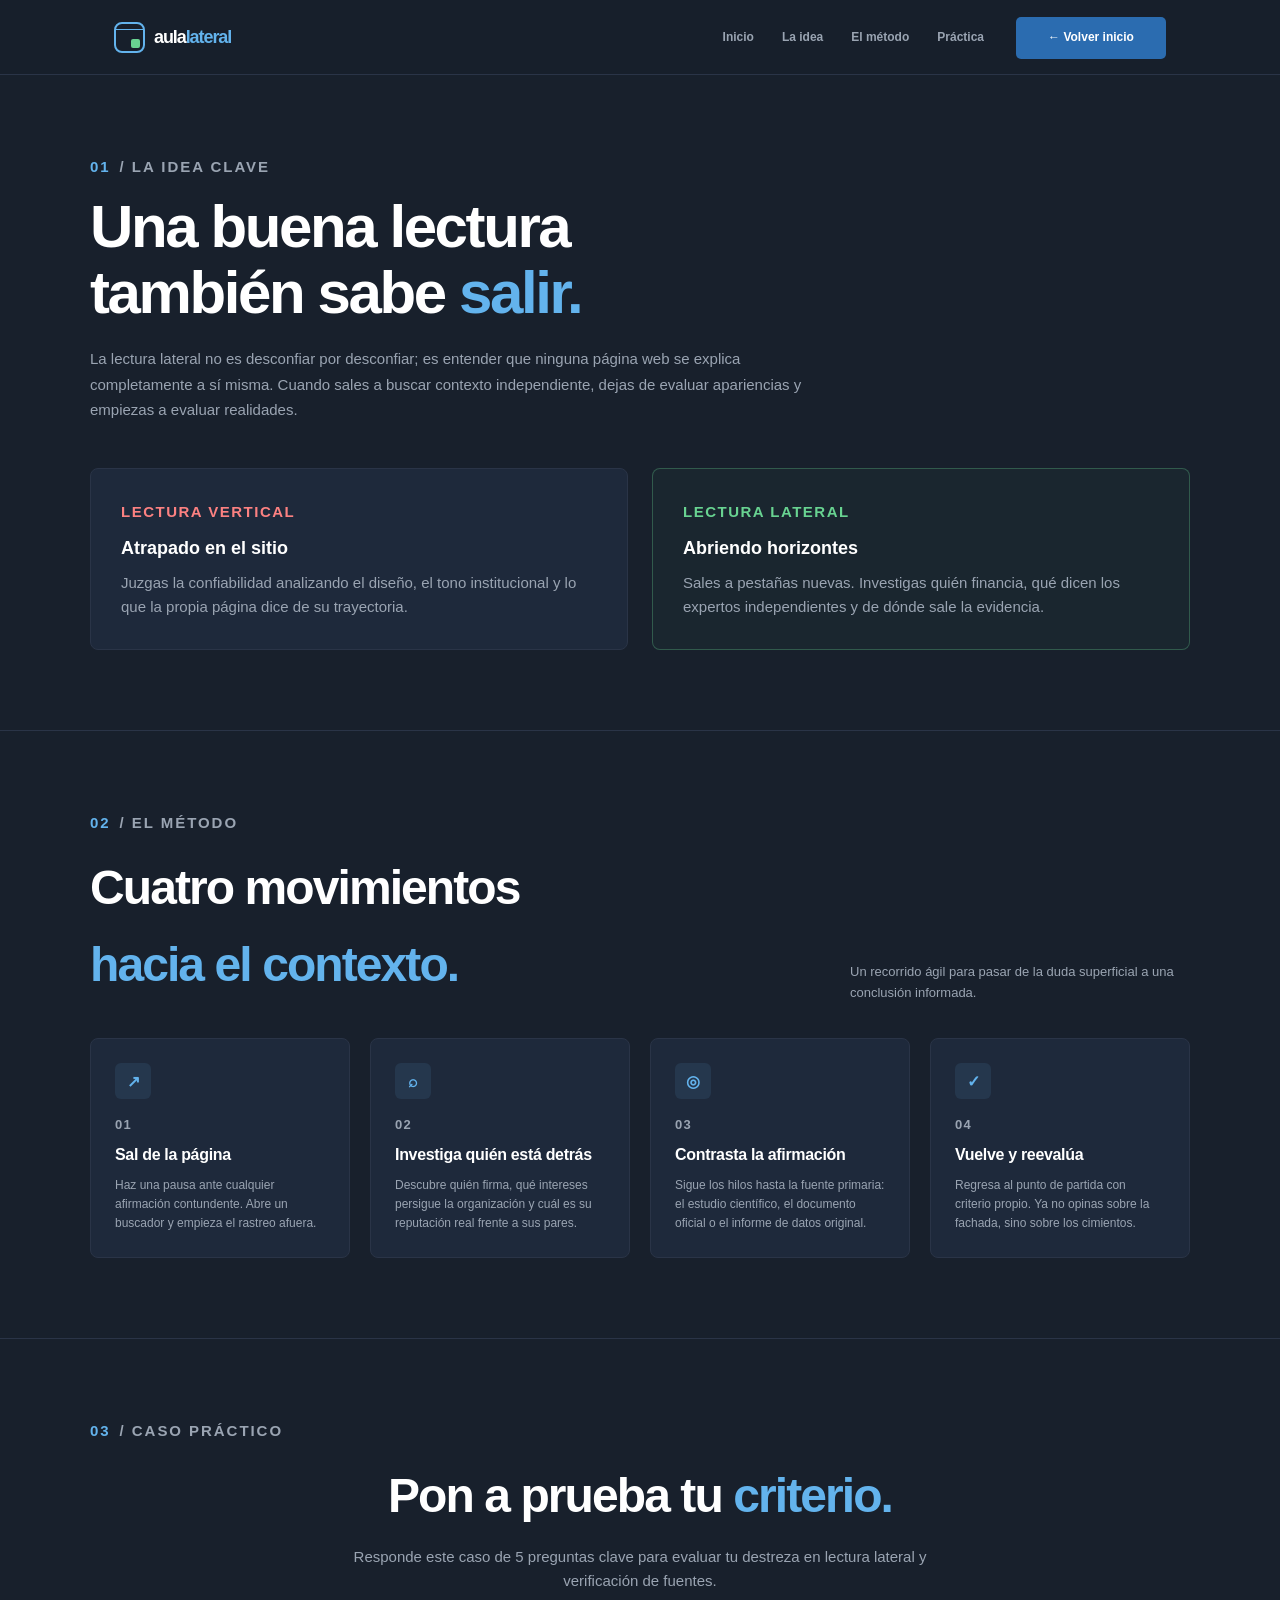
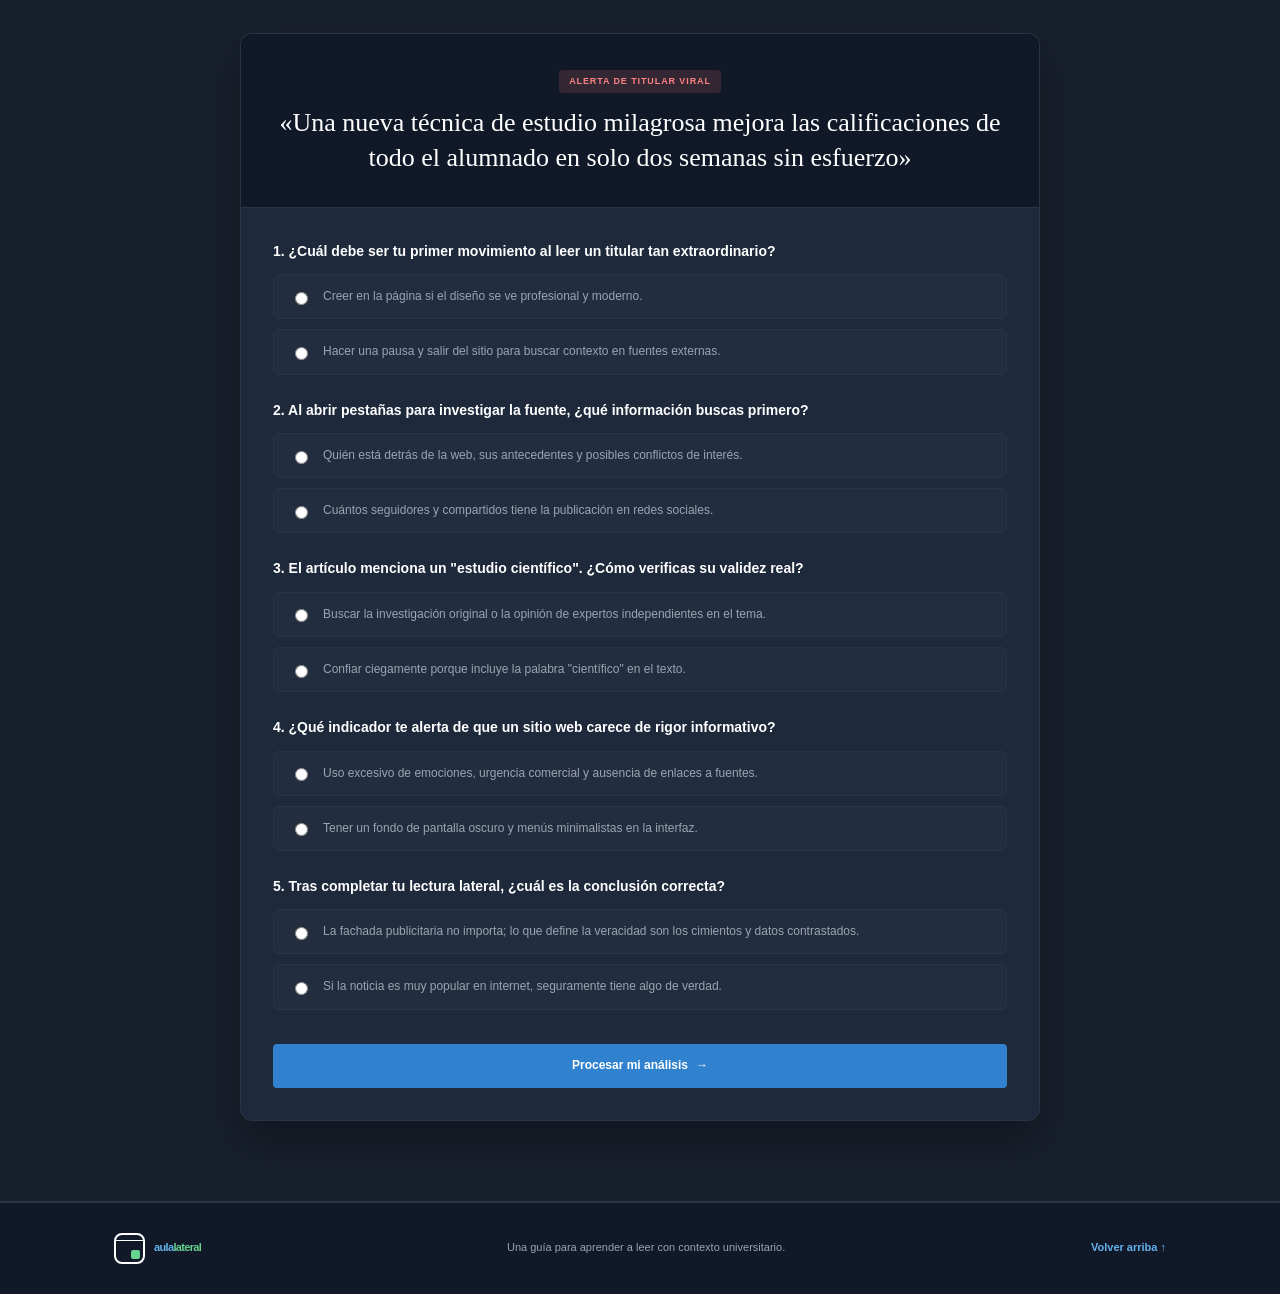
==== commit cca1326f: "Increase font size in section subtitle" ====
--- a/tutorial.html
+++ b/tutorial.html
@@ -123,7 +123,7 @@
         <div class="practice-header-centered">
           <p class="section-label"><span>03</span> / CASO PRÁCTICO</p>
           <h2>Pon a prueba tu <em>criterio.</em></h2>
-          <p class="section-sub" style="margin-top: 10px; max-width: 600px; margin-inline: auto;">Responde este caso de 5 preguntas clave para evaluar tu destreza en lectura lateral y verificación de fuentes.</p>
+          <p class="section-sub" style="font-size: 15px; margin-top: 10px; max-width: 600px; margin-inline: auto;">Responde este caso de 5 preguntas clave para evaluar tu destreza en lectura lateral y verificación de fuentes.</p>
         </div>
 
         <div class="case-study-card">
--- a/styles.css
+++ b/styles.css
@@ -410,10 +410,10 @@
   border-color: rgba(104, 211, 145, 0.3);
   background: rgba(104, 211, 145, 0.03);
 }
-.bad-tag { color: #fc8181; font-size: 13px; font-weight: 800; letter-spacing: .1em; text-transform: uppercase; }
-.good-tag { color: var(--accent-green); font-size: 13px; font-weight: 800; letter-spacing: .1em; text-transform: uppercase; }
+.bad-tag { color: #fc8181; font-size: 15px; font-weight: 800; letter-spacing: .1em; text-transform: uppercase; }
+.good-tag { color: var(--accent-green); font-size: 15px; font-weight: 800; letter-spacing: .1em; text-transform: uppercase; }
 .contrast-col h3 { color: #fff; font-size: 18px; margin: 10px 0 8px; }
-.contrast-col p { color: var(--text-secondary); font-size: 13px; margin: 0; line-height: 1.6; }
+.contrast-col p { color: var(--text-secondary); font-size: 15px; margin: 0; line-height: 1.6; }
 
 /* Sección 2: El método */
 .section-heading-row { 
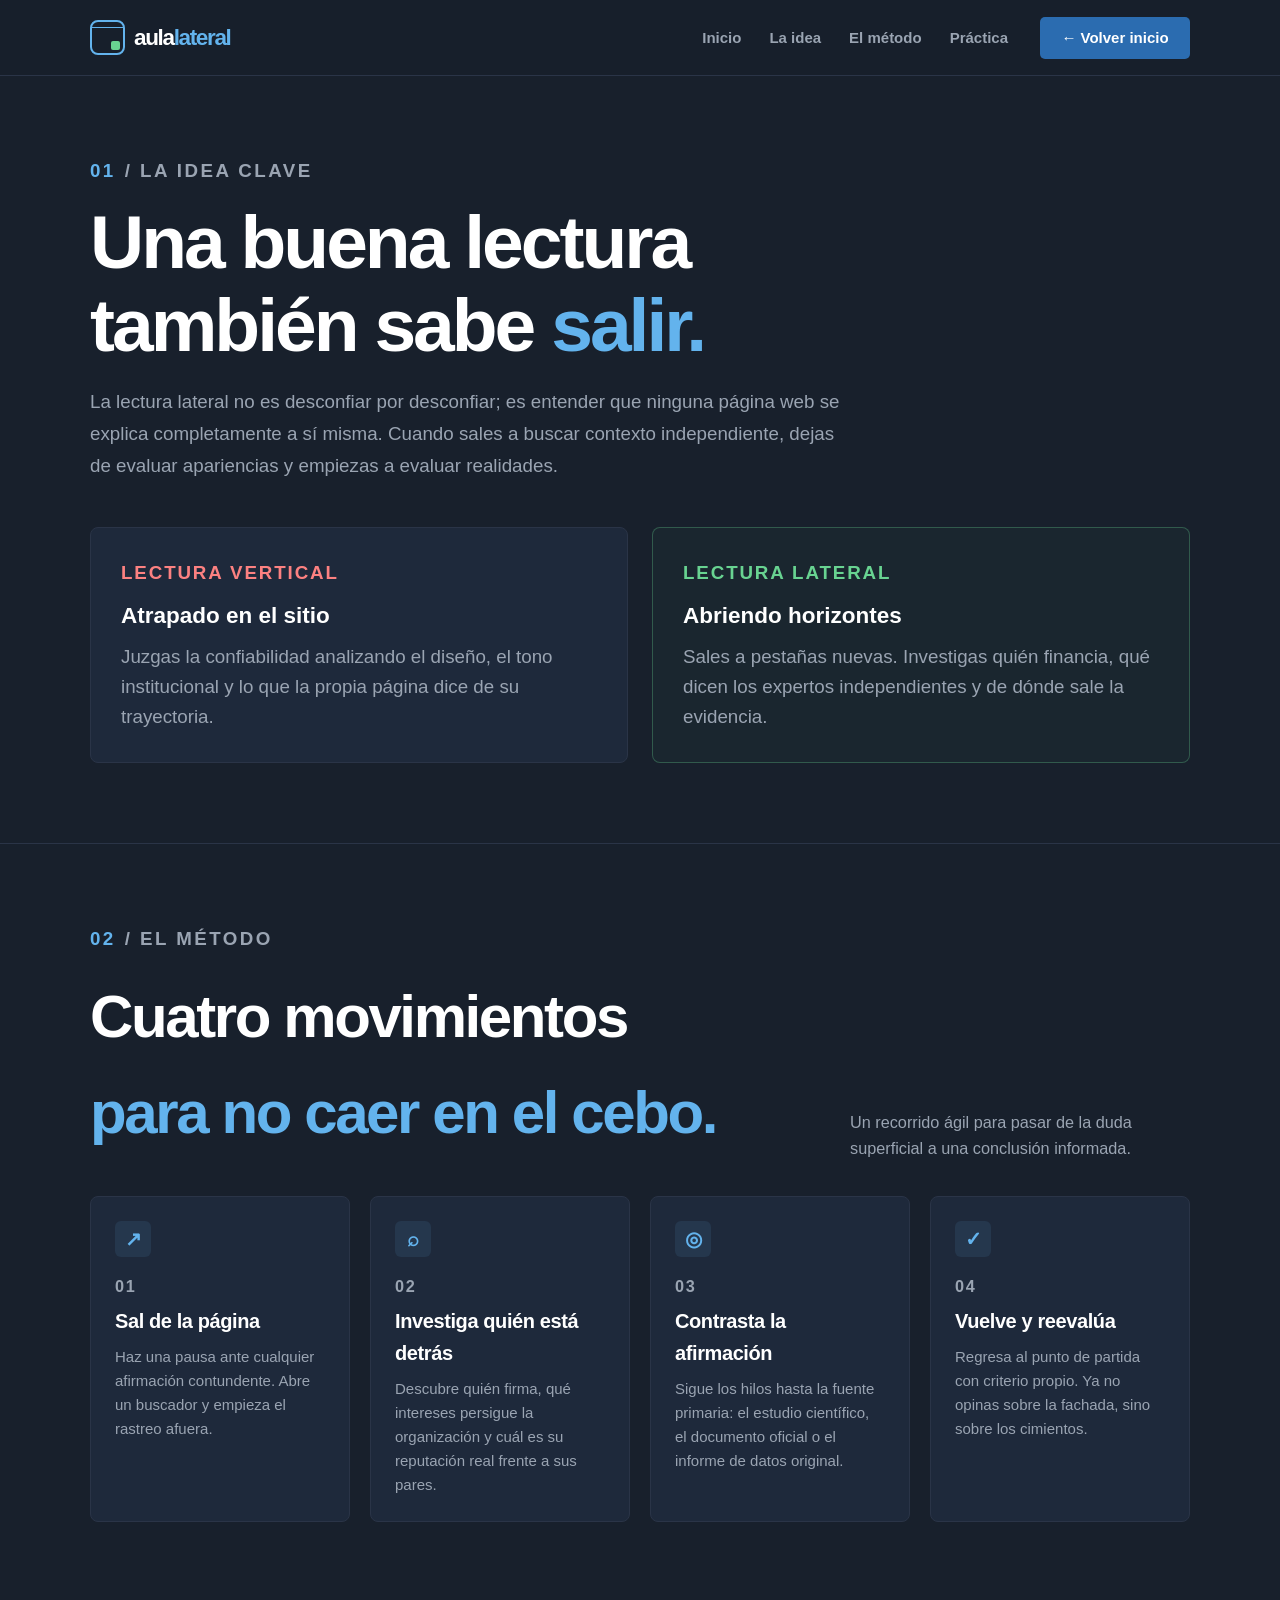
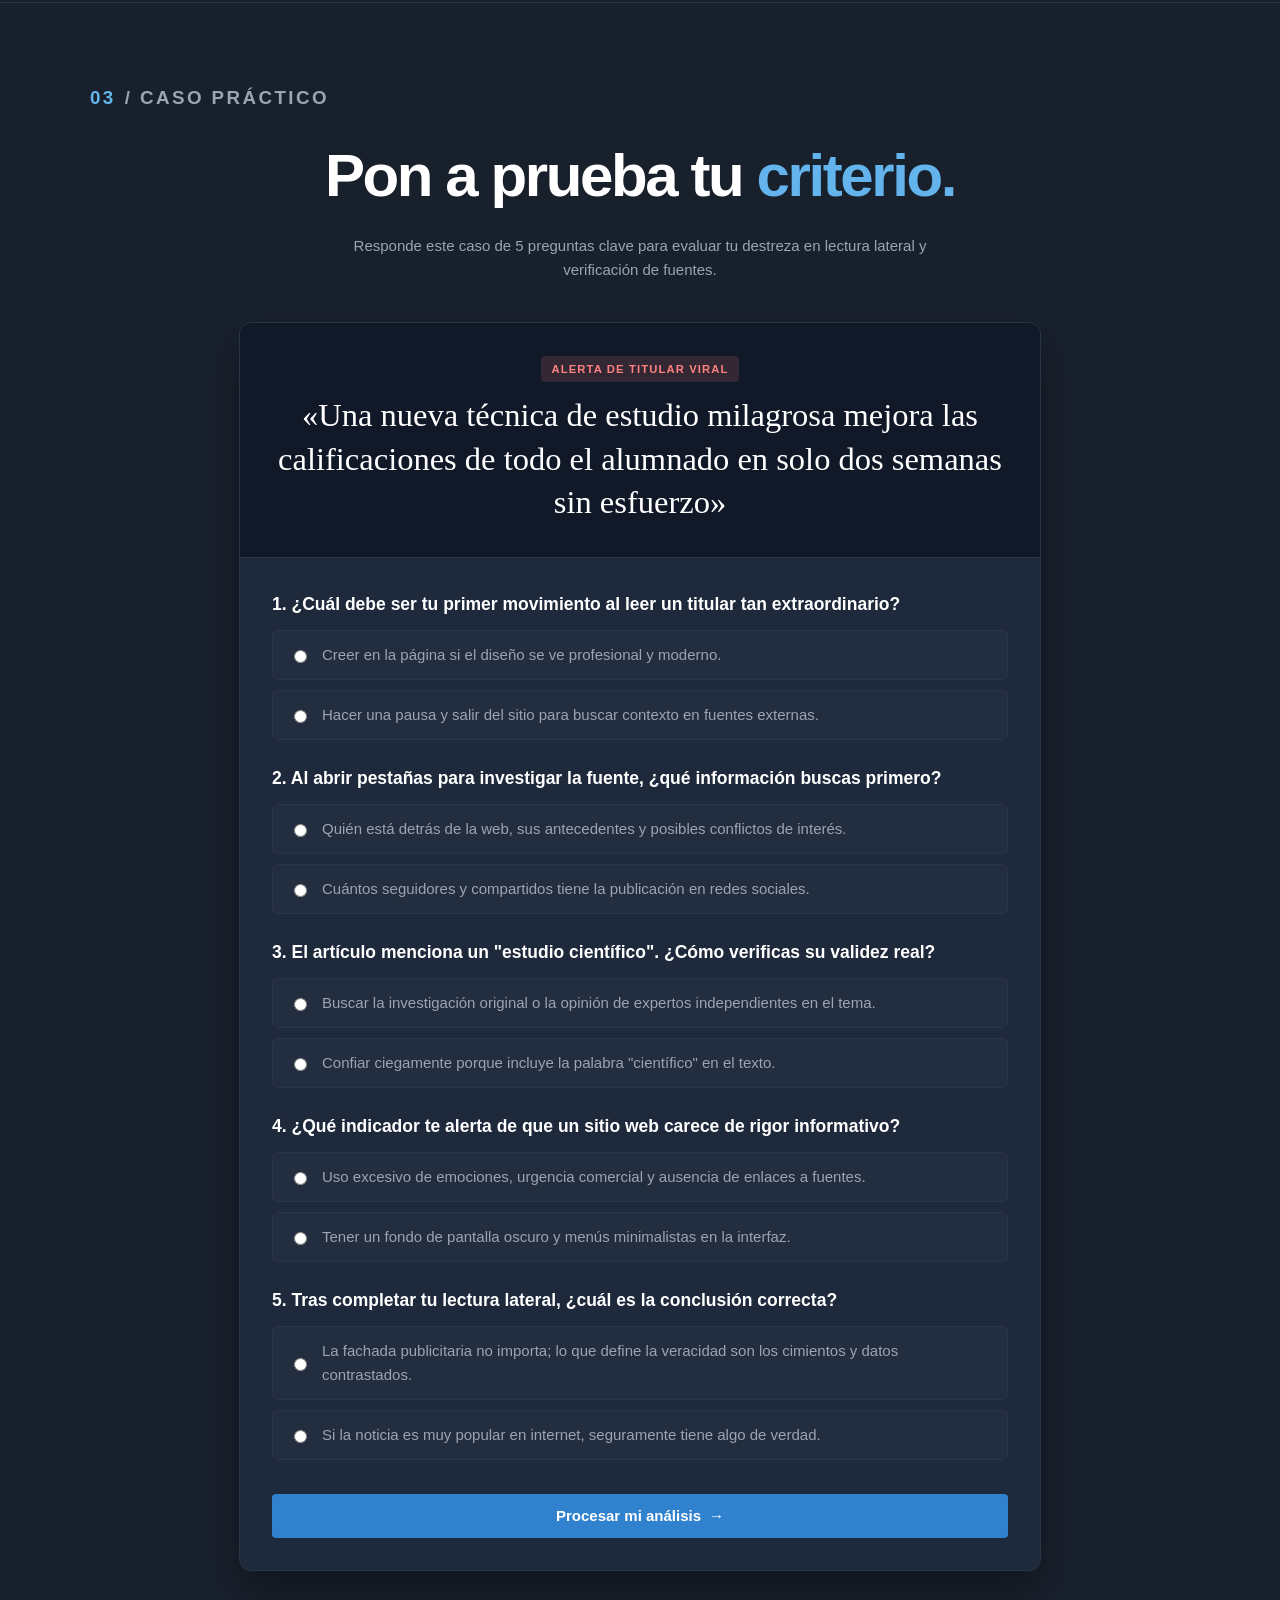
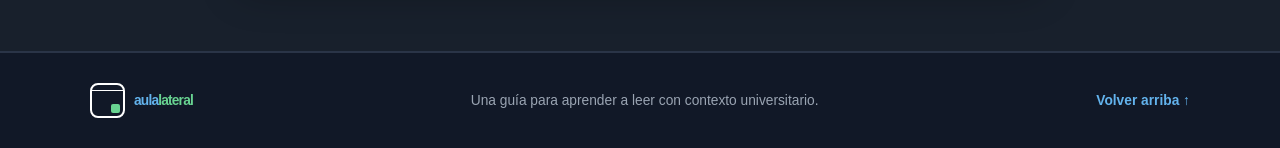
==== commit 524be257: "Update section heading text in tutorial.html" ====
--- a/tutorial.html
+++ b/tutorial.html
@@ -72,7 +72,7 @@
         <div class="section-heading-row">
           <div>
             <p class="section-label"><span>02</span> / EL MÉTODO</p>
-            <h2>Cuatro movimientos<br><em>hacia el contexto.</em></h2>
+            <h2>Cuatro movimientos<br><em>para no caer en el cebo.</em></h2>
           </div>
           <p class="section-sub">Un recorrido ágil para pasar de la duda superficial a una conclusión informada.</p>
         </div>
--- a/styles.css
+++ b/styles.css
@@ -8,7 +8,7 @@
   --line: #2a3447;
 }
 
-* { 
+- { 
   box-sizing: border-box; 
 }
 
@@ -81,7 +81,7 @@
   align-items: center; 
   justify-content: space-between; 
   gap: 16px; 
-  font-size: 10px; 
+  font-size: 12.5px; 
   font-weight: 800; 
   letter-spacing: .08em; 
 }
@@ -116,7 +116,7 @@
   display: inline-flex; 
   align-items: center; 
   gap: 9px; 
-  font-size: 18px; 
+  font-size: 22.5px; 
   font-weight: 800; 
   letter-spacing: -.06em; 
   color: #fff;
@@ -178,7 +178,7 @@
   position: relative; 
   padding-block: 9px; 
   color: var(--text-secondary); 
-  font-size: 12px; 
+  font-size: 15px; 
   font-weight: 700; 
   white-space: nowrap;
   transition: color 0.2s ease;
@@ -216,7 +216,7 @@
   color: #fff; 
   background: #2b6cb0; 
   border-radius: 5px; 
-  font-size: 12px; 
+  font-size: 15px; 
   font-weight: 750; 
   text-align: center;
   box-sizing: border-box;
@@ -250,7 +250,7 @@
   align-items: center; 
   gap: 9px; 
   color: var(--text-secondary); 
-  font-size: 10px; 
+  font-size: 12.5px; 
   font-weight: 800; 
   letter-spacing: .13em; 
   text-transform: uppercase;
@@ -278,7 +278,7 @@
   max-width: 790px; 
   margin: 22px 0 18px; 
   color: #fff; 
-  font-size: clamp(48px, 6vw, 78px); 
+  font-size: clamp(60px, 7.5vw, 97.5px); 
   font-weight: 800; 
   letter-spacing: -.05em; 
   line-height: 1.05; 
@@ -288,7 +288,7 @@
   max-width: 590px; 
   margin-bottom: 30px; 
   color: var(--text-secondary); 
-  font-size: 15px; 
+  font-size: 18.75px; 
   line-height: 1.7; 
 }
 
@@ -308,7 +308,7 @@
   padding: 0 20px; 
   border: 0; 
   border-radius: 5px; 
-  font-size: 12px; 
+  font-size: 15px; 
   font-weight: 800; 
   cursor: pointer; 
   transition: transform .18s ease, background .18s ease; 
@@ -329,7 +329,7 @@
   border-radius: 4px;
   color: #fff; 
   background: #3182ce; 
-  font-size: 12px;
+  font-size: 15px;
   font-weight: 700;
   cursor: pointer;
   transition: background 0.2s ease;
@@ -358,7 +358,7 @@
   gap: 9px; 
   margin-bottom: 15px; 
   color: var(--text-secondary); 
-  font-size: 15px; 
+  font-size: 18.75px; 
   font-weight: 800; 
   letter-spacing: .13em; 
   text-transform: uppercase;
@@ -378,7 +378,7 @@
   margin-bottom: 45px;
 }
 .manifesto-title {
-  font-size: clamp(38px, 5vw, 60px);
+  font-size: clamp(47.5px, 6.25vw, 75px);
   font-weight: 800;
   letter-spacing: -.04em;
   line-height: 1.1;
@@ -390,7 +390,7 @@
   font-style: normal;
 }
 .manifesto-lead {
-  font-size: 15px;
+  font-size: 18.75px;
   color: var(--text-secondary);
   line-height: 1.7;
 }
@@ -410,10 +410,10 @@
   border-color: rgba(104, 211, 145, 0.3);
   background: rgba(104, 211, 145, 0.03);
 }
-.bad-tag { color: #fc8181; font-size: 15px; font-weight: 800; letter-spacing: .1em; text-transform: uppercase; }
-.good-tag { color: var(--accent-green); font-size: 15px; font-weight: 800; letter-spacing: .1em; text-transform: uppercase; }
-.contrast-col h3 { color: #fff; font-size: 18px; margin: 10px 0 8px; }
-.contrast-col p { color: var(--text-secondary); font-size: 15px; margin: 0; line-height: 1.6; }
+.bad-tag { color: #fc8181; font-size: 18.75px; font-weight: 800; letter-spacing: .1em; text-transform: uppercase; }
+.good-tag { color: var(--accent-green); font-size: 18.75px; font-weight: 800; letter-spacing: .1em; text-transform: uppercase; }
+.contrast-col h3 { color: #fff; font-size: 22.5px; margin: 10px 0 8px; }
+.contrast-col p { color: var(--text-secondary); font-size: 18.75px; margin: 0; line-height: 1.6; }
 
 /* Sección 2: El método */
 .section-heading-row { 
@@ -427,7 +427,7 @@
 .section-heading-row h2 { 
   margin: 0; 
   color: #fff;
-  font-size: clamp(34px, 4vw, 48px);
+  font-size: clamp(42.5px, 5vw, 60px);
   letter-spacing: -.04em;
 }
 
@@ -440,7 +440,7 @@
   max-width: 340px; 
   margin: 0; 
   color: var(--text-secondary); 
-  font-size: 13px; 
+  font-size: 16.25px; 
   line-height: 1.6; 
 }
 
@@ -450,6 +450,7 @@
   gap: 20px;
   margin-top: 30px;
 }
+
 .timeline-step {
   padding: 24px;
   border-radius: 8px;
@@ -457,8 +458,9 @@
   border: 1px solid var(--line);
   display: flex;
   flex-direction: column;
-  justify-content: space-between;
-}
+  justify-content: flex-start;
+}
+
 .step-icon-minimal {
   width: 36px;
   height: 36px;
@@ -467,12 +469,12 @@
   background: rgba(99, 179, 237, 0.1);
   color: var(--accent);
   border-radius: 6px;
-  font-size: 16px;
+  font-size: 20px;
   font-weight: 800;
   margin-bottom: 16px;
 }
 .t-num {
-  font-size: 13px;
+  font-size: 16.25px;
   font-weight: 800;
   color: var(--text-secondary);
   letter-spacing: .1em;
@@ -481,13 +483,13 @@
 }
 .t-content h3 { 
   color: #fff; 
-  font-size: 16px; 
+  font-size: 20px; 
   margin: 0 0 8px; 
   letter-spacing: -.02em; 
 }
 .t-content p { 
   color: var(--text-secondary); 
-  font-size: 12px; 
+  font-size: 15px; 
   margin: 0; 
   line-height: 1.6; 
 }
@@ -498,7 +500,7 @@
   margin-bottom: 40px;
 }
 .practice-header-centered h2 {
-  font-size: clamp(32px, 4vw, 48px);
+  font-size: clamp(40px, 5vw, 60px);
   color: #fff;
   margin: 10px 0 0;
   letter-spacing: -.04em;
@@ -526,14 +528,14 @@
   background: rgba(252, 129, 129, 0.15);
   color: #fc8181;
   border-radius: 4px;
-  font-size: 9px;
+  font-size: 11.25px;
   font-weight: 800;
   letter-spacing: .1em;
   margin-bottom: 12px;
 }
 .case-quote {
   font-family: Georgia, serif;
-  font-size: clamp(20px, 2.5vw, 26px);
+  font-size: clamp(25px, 3.125vw, 32.5px);
   color: #fff;
   margin: 0;
   line-height: 1.35;
@@ -548,7 +550,7 @@
 .question-title {
   display: block;
   color: #fff;
-  font-size: 14px;
+  font-size: 17.5px;
   font-weight: 700;
   margin-bottom: 12px;
 }
@@ -565,7 +567,7 @@
   border: 1px solid var(--line);
   border-radius: 6px;
   color: var(--text-secondary);
-  font-size: 12px;
+  font-size: 15px;
   cursor: pointer;
   transition: all 0.2s ease;
 }
@@ -615,12 +617,12 @@
 .footer-row p { 
   margin: 0; 
   color: var(--text-secondary); 
-  font-size: 11px; 
+  font-size: 13.75px; 
 }
 
 .footer-row a { 
   color: var(--accent); 
-  font-size: 11px; 
+  font-size: 13.75px; 
   font-weight: 700; 
 }
 
@@ -681,7 +683,7 @@
     gap: 6px; 
     margin-left: auto; 
     color: #fff; 
-    font-size: 11px; 
+    font-size: 13.75px; 
     font-weight: 700; 
     cursor: pointer; 
   }
